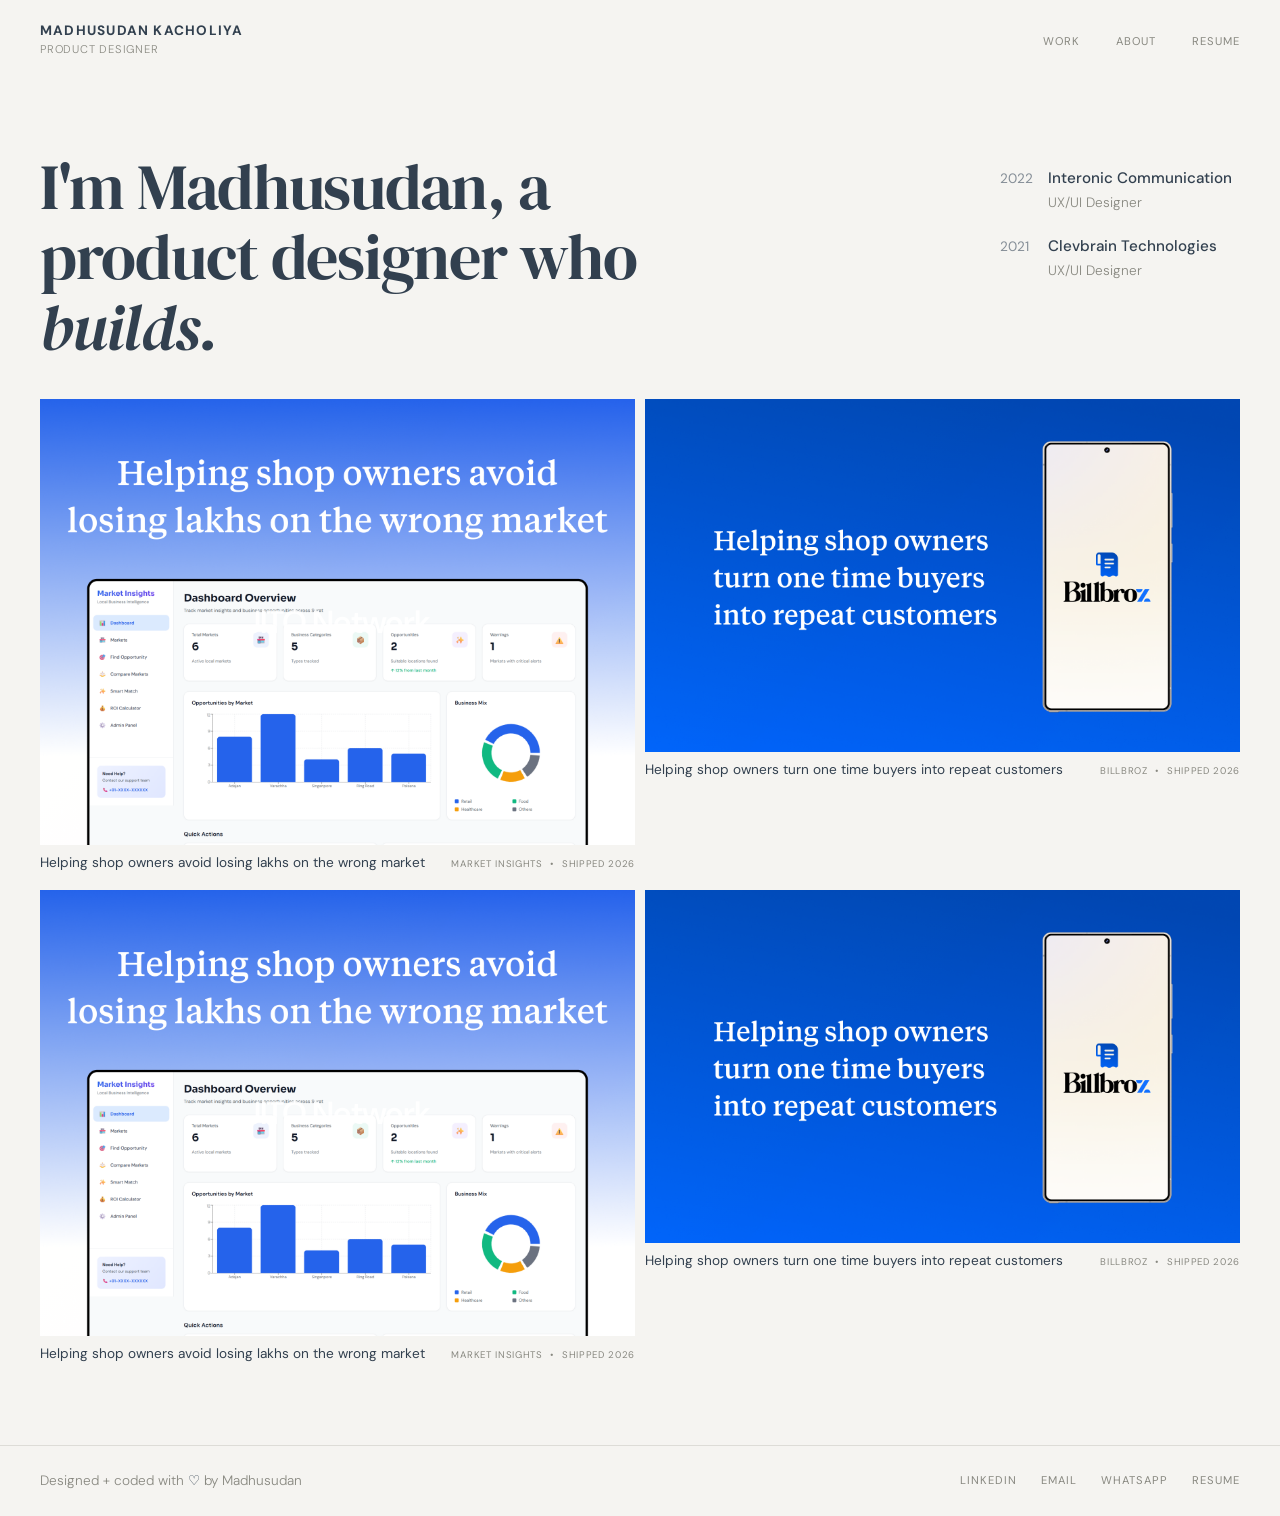
==== index.html @ 19cc02bf "Add files via upload Uploading website" ====
<!DOCTYPE html>
<html lang="en">
    <head>
        <meta charset="UTF-8" />
        <meta name="viewport" content="width=device-width, initial-scale=1.0" />
        <title>Madhusudan Kacholiya | UX/UI Designer</title>
        <meta name="description" content="Madhusudan Kacholiya — UX/UI Designer with 4+ years building structured, scalable web and mobile platforms." />
        <link rel="stylesheet" href="styles.css" />
        <link rel="preconnect" href="https://fonts.googleapis.com" />
        <link rel="preconnect" href="https://fonts.gstatic.com" crossorigin />
        <link rel="icon" type="image/png" sizes="32x32" href="images/Madhusudan Kacholiya Favicon 32.png">
        <link rel="icon" type="image/png" sizes="16x16" href="images/Madhusudan Kacholiya Favicon 16.png">
    </head>
    <body>
        <!-- NAV -->
        <nav class="nav" id="navbar">
            
        </nav>
        <main>
            <!-- HERO -->
            <section class="hero">
                <div class="container">
                    <div class="hero__inner">
                        <div>
                            <h1 class="hero__heading fade-in" data-delay="1">
                                I'm Madhusudan, a product designer who <em>builds.</em>
                            </h1>
                        </div>
                        <aside class="hero__timeline fade-in" data-delay="3">
                            <ul>
                                <li class="timeline__item">
                                    <span class="timeline__year">2022</span>
                                    <div class="timeline__info">
                                        <span class="timeline__company">Interonic Communication</span>
                                        <span class="timeline__role">UX/UI Designer</span>
                                    </div>
                                </li>
                                <li class="timeline__item">
                                    <span class="timeline__year">2021</span>
                                    <div class="timeline__info">
                                        <span class="timeline__company">Clevbrain Technologies</span>
                                        <span class="timeline__role">UX/UI Designer</span>
                                    </div>
                                </li>
                            </ul>
                        </aside>
                    </div>
                </div>
            </section>
            <!-- PROJECT GRID -->
            <section class="projects">
                <div class="container">
                    <div class="projects__grid">
                        <!-- Card 1 -->
                        <a href="https://www.figma.com/proto/HyRXTLLfkk4jVCdhd57jY7/Case-Studies?node-id=148-1085&viewport=3820%2C238%2C0.16&t=1Q6EbGoOE7fwmRqT-1&scaling=scale-down-width&content-scaling=fixed&page-id=0%3A1" class="project-card project-card--openai fade-in" data-delay="1">
                            <div class="project-card__thumb">
                                <div class="project-card__bg"> <img src="images/Market Insights Madhusudan Kacholiya Product Designer.png"> </div>
                                <div class="card__deco">JITO Network</div>
                            </div>
                            <div class="project-card__info">
                                <h2 class="project-card__title">Helping shop owners avoid losing lakhs on the wrong market</h2>
                                <p  class="project-card__meta">Market Insights &nbsp;•&nbsp; Shipped 2026</p>
                            </div>
                        </a>
                        <!-- Card 2 -->
                        <a href="https://www.figma.com/proto/HyRXTLLfkk4jVCdhd57jY7/Case-Studies?node-id=155-4120&viewport=-1405%2C232%2C0.13&t=3sMfR7E4EBMUiGw5-1&scaling=scale-down-width&content-scaling=fixed&page-id=61%3A1242" class="project-card project-card--openai fade-in" data-delay="1">
                            <div class="project-card__thumb">
                                <div class="project-card__bg"> <img src="images/Billbroz Madhusudan Kacholiya Product Designer.png"> </div>
                            </div>
                            <div class="project-card__info">
                                <h2 class="project-card__title">Helping shop owners turn one time buyers into repeat customers</h2>
                                <p  class="project-card__meta">Billbroz &nbsp;•&nbsp; Shipped 2026</p>
                            </div>
                        </a>
                        <!-- Card 3 -->
                        <a href="https://www.figma.com/proto/HyRXTLLfkk4jVCdhd57jY7/Case-Studies?node-id=148-1085&viewport=1902%2C166%2C0.08&t=lSTqqMowVCSOIjyQ-1&scaling=scale-down-width&content-scaling=fixed&page-id=0%3A1" class="project-card project-card--openai fade-in" data-delay="1">
                            <div class="project-card__thumb">
                                <div class="project-card__bg"> <img src="images/Market Insights Madhusudan Kacholiya Product Designer.png"> </div>
                                <div class="card__deco">JITO Network</div>
                            </div>
                            <div class="project-card__info">
                                <h2 class="project-card__title">Helping shop owners avoid losing lakhs on the wrong market</h2>
                                <p  class="project-card__meta">Market Insights &nbsp;•&nbsp; Shipped 2026</p>
                            </div>
                        </a>
                        <!-- Card 4 -->
                        <a href="https://www.figma.com/proto/HyRXTLLfkk4jVCdhd57jY7/Case-Studies?node-id=148-1085&viewport=1902%2C166%2C0.08&t=lSTqqMowVCSOIjyQ-1&scaling=scale-down-width&content-scaling=fixed&page-id=0%3A1" class="project-card project-card--openai fade-in" data-delay="1">
                            <div class="project-card__thumb">
                                <div class="project-card__bg"> <img src="images/Billbroz Madhusudan Kacholiya Product Designer.png"> </div>
                            </div>
                            <div class="project-card__info">
                                <h2 class="project-card__title">Helping shop owners turn one time buyers into repeat customers</h2>
                                <p  class="project-card__meta">Billbroz &nbsp;•&nbsp; Shipped 2026</p>
                            </div>
                        </a>
                    </div>
                </div>
            </section>
        </main>
        <!-- FOOTER -->
        <footer class="footer" id="footer">
            
        </footer>
        <script src="script.js"></script>
    </body>
</html>
---- styles.css ----
@import url('https://fonts.googleapis.com/css2?family=DM+Serif+Display:ital@0;1&family=DM+Sans:ital,opsz,wght@0,9..40,300;0,9..40,400;0,9..40,500;1,9..40,300&display=swap');

:root {
	--bg: #f5f4f1;
	--bg-card: #eceae5;
	--text-primary: #32404F;
	--text-muted: #888880;
	--text-light: #858E97;
	--border: #dddcd7;
	--font-serif: 'DM Serif Display', Georgia, serif;
	--font-sans: 'DM Sans', system-ui, sans-serif;
	--nav-h: 80px;
	--max-w: 1440px;
	--gutter: 40px;
	--ease: cubic-bezier(0.25, 0.1, 0.25, 1);
	--ease-out: cubic-bezier(0.0, 0.0, 0.2, 1);
}

*,
*::before,
*::after {
	box-sizing: border-box;
	margin: 0;
	padding: 0;
}

html {
	scroll-behavior: smooth;
	-webkit-font-smoothing: antialiased;
	-moz-osx-font-smoothing: grayscale;
}

body {
	background: var(--bg);
	color: var(--text-primary);
	font-family: var(--font-sans);
	font-weight: 300;
	line-height: 1.6;
	overflow-x: hidden;
}

a {
	color: inherit;
	text-decoration: none;
}

ul {
	list-style: none;
}

img {
	display: block;
	max-width: 100%;
}

.container {
	width: 100%;
	max-width: var(--max-w);
	margin: 0 auto;
	padding: 0 var(--gutter);
}

/* NAV */
.nav {
	position: fixed;
	top: 0;
	left: 0;
	right: 0;
	z-index: 100;
	height: var(--nav-h);
	background: var(--bg);
	border-bottom: 1px solid transparent;
	transition: border-color 0.3s var(--ease);
}

.nav.scrolled {
	border-bottom-color: var(--border);
}

.nav__inner {
	display: flex;
	align-items: center;
	justify-content: space-between;
	height: 100%;
}

.nav__brand {
	display: flex;
	flex-direction: column;
	gap: 4px;
	line-height: 1.2;
}

.nav__name {
	font-size: 0.85rem;
	font-weight: 700;
	letter-spacing: 0.09em;
	text-transform: uppercase;
}

.nav__title {
	font-size: 0.70rem;
	font-weight: 300;
	letter-spacing: 0.07em;
	text-transform: uppercase;
	color: var(--text-muted);
}

.nav__links {
	display: flex;
	align-items: center;
	gap: 36px;
}

.nav__link {
	font-size: 0.7rem;
	font-weight: 400;
	letter-spacing: 0.09em;
	text-transform: uppercase;
	color: var(--text-muted);
	position: relative;
	transition: color 0.2s;
}

.nav__link::after {
	content: '';
	position: absolute;
	bottom: -2px;
	left: 0;
	right: 0;
	height: 0px;
	background: var(--text-primary);
	transform: scaleX(0);
	transform-origin: left;
	transition: transform 0.22s var(--ease);
}

.nav__link:hover,
.nav__link.active {
	color: var(--text-primary);
}

.nav__link:hover::after,
.nav__link.active::after {
	transform: scaleX(1);
}

.nav__label {
	font-size: 0.62rem;
	font-weight: 300;
	letter-spacing: 0.12em;
	text-transform: uppercase;
	color: var(--text-light);
	user-select: none;
}

.nav__hamburger {
	display: none;
	flex-direction: column;
	gap: 5px;
	cursor: pointer;
	padding: 8px;
	background: none;
	border: none;
}

.nav__hamburger span {
	display: block;
	width: 22px;
	height: 1px;
	background: var(--text-primary);
	transition: transform 0.25s var(--ease), opacity 0.2s;
}

.nav__mobile {
	display: none;
	position: fixed;
	top: var(--nav-h);
	left: 0;
	right: 0;
	background: var(--bg);
	border-bottom: 1px solid var(--border);
	padding: 20px var(--gutter) 24px;
	flex-direction: column;
	gap: 14px;
	z-index: 99;
}

.nav__mobile.open {
	display: flex;
}

.nav__mobile .nav__link {
	font-size: 0.82rem;
}

main {
	padding-top: var(--nav-h);
}

/* HERO */
.hero {
	padding: 72px 0 36px;
}

.hero__inner {
	display: grid;
	grid-template-columns: 1fr 240px;
	gap: 48px;
	align-items: start;
}

.hero__heading {
	font-family: var(--font-serif);
	font-size: clamp(2.6rem, 5vw, 4.2rem);
	font-weight: 400;
	line-height: 1.1;
	letter-spacing: -0.02em;
	max-width: 660px;
}

.hero__heading em {
	font-style: italic;
}

.hero__timeline {
	padding-top: 4px;
}

.timeline__item {
	display: grid;
	grid-template-columns: 38px 1fr;
	gap: 10px;
	padding: 10px 0;
	/*border-top: 1px solid var(--border);*/
}

/*.timeline__item:last-child {
	border-bottom: 1px solid var(--border);
}*/

.timeline__year {
	font-size: 0.85rem;
	font-weight: 400;
	color: var(--text-light);
	padding-top: 2px;
}

.timeline__info {
	display: flex;
	flex-direction: column;
	gap: 2px;
}

.timeline__company {
	font-size: 0.95rem;
	font-weight: 500;
}

.timeline__role {
	font-size: 0.85rem;
	font-weight: 300;
	color: var(--text-muted);
}

/* PROJECT GRID
   Structure: <a class="project-card">
                <div class="project-card__thumb">  ← coloured bg + deco
                  <div class="project-card__bg"></div>
                  <div class="card__deco">…</div>
                </div>
                <div class="project-card__info">   ← title left, meta right
                  <h2 class="project-card__title">…</h2>
                  <p  class="project-card__meta">…</p>
                </div>
              </a>
*/
.projects {
	padding: 0 0 64px;
}

.projects__grid {
	display: grid;
	grid-template-columns: repeat(2, 1fr);
	column-gap: 10px;
	row-gap: 0;
}

.project-card {
	display: block;
	cursor: pointer;
}

/* thumbnail wrapper — overflow clipped here */
.project-card__thumb {
	position: relative;
	overflow: hidden;
	width: 100%;
}

/* Uneven: odd cards (col 1) slightly taller */
.project-card:nth-child(odd) .project-card__thumb {
	aspect-ratio: 16 / 12;
}

.project-card:nth-child(even) .project-card__thumb {
	aspect-ratio: 16 / 9.5;
}

/* coloured bg layer */
.project-card__bg {
	position: absolute;
	inset: 0;
	transition: transform 0.55s var(--ease-out);
}

.project-card:hover .project-card__bg {
	transform: scale(1.04);
}

/* deco */
.card__deco {
	position: absolute;
	inset: 0;
	display: flex;
	align-items: center;
	justify-content: center;
	pointer-events: none;
	user-select: none;
}

/* card themes */
.project-card--openai .project-card__bg {
	background: linear-gradient(130deg, #f5a96e 0%, #e8806a 35%, #c07bb8 70%, #9b8fdc 100%);
}

.project-card--alexa .project-card__bg {
	background: linear-gradient(150deg, #06060e 0%, #0d0d22 55%, #10103a 100%);
}

.project-card--figma .project-card__bg {
	background: linear-gradient(135deg, #e4ecf8 0%, #cdddf4 60%, #bdd0ef 100%);
}

.project-card--rbc .project-card__bg {
	background: linear-gradient(145deg, #002a5c 0%, #00529b 100%);
}

.project-card--poker .project-card__bg {
	background: linear-gradient(135deg, #eeedf2 0%, #e0dff0 50%, #d8d7ec 100%);
}

.project-card--pw .project-card__bg {
	background: linear-gradient(135deg, #eee9e2 0%, #e3dcd3 100%);
}

.project-card--hack .project-card__bg {
	background: linear-gradient(150deg, #080812 0%, #10102a 60%, #080812 100%);
}

.project-card--earth .project-card__bg {
	background: linear-gradient(135deg, #e2f0e7 0%, #b8d9c0 60%, #9ecaaa 100%);
}

/* deco styles per card */
.project-card--openai .card__deco {
	font-family: var(--font-sans);
	font-size: clamp(1.2rem, 2.5vw, 2rem);
	font-weight: 600;
	color: rgba(255, 255, 255, 0.88);
	letter-spacing: -0.03em;
}

.project-card--alexa .card__deco {
	font-family: var(--font-serif);
	font-size: clamp(2rem, 4vw, 3.5rem);
	font-style: italic;
	color: rgba(255, 255, 255, 0.1);
}

.project-card--figma .card__deco {
	font-family: var(--font-serif);
	font-size: clamp(2rem, 4vw, 3.5rem);
	font-style: italic;
	color: rgba(0, 0, 0, 0.07);
}

.project-card--rbc .card__deco {
	font-family: var(--font-sans);
	font-size: clamp(1rem, 2vw, 1.6rem);
	font-weight: 500;
	letter-spacing: 0.04em;
	color: rgba(255, 255, 255, 0.15);
}

.project-card--pw .card__deco {
	font-family: var(--font-serif);
	font-size: clamp(2rem, 4vw, 3.5rem);
	font-style: italic;
	color: rgba(0, 0, 0, 0.06);
}

.project-card--hack .card__deco {
	font-family: var(--font-serif);
	font-size: clamp(2rem, 4vw, 3.5rem);
	font-style: italic;
	color: rgba(255, 255, 255, 0.07);
}

.project-card--earth .card__deco {
	font-family: var(--font-serif);
	font-size: clamp(2rem, 4vw, 3.5rem);
	font-style: italic;
	color: rgba(0, 0, 0, 0.07);
}

/* poker special deco */
.project-card--poker .card__deco {
	flex-direction: row;
	gap: 14px;
	align-items: center;
}

.deco-icon {
	width: 52px;
	height: 52px;
	background: rgba(100, 95, 200, 0.18);
	border-radius: 13px;
	display: flex;
	align-items: center;
	justify-content: center;
	font-size: 1.5rem;
	color: #6b63c8;
}

.deco-text {
	font-family: var(--font-serif);
	font-size: clamp(1.1rem, 2.2vw, 1.8rem);
	color: var(--text-light);
	font-style: italic;
	letter-spacing: -0.02em;
}

/* INFO ROW — always visible below thumb */
.project-card__info {
	display: flex;
	align-items: baseline;
	justify-content: space-between;
	gap: 12px;
	padding: 9px 0 18px;
	/*border-bottom: 1px solid var(--border); */
}

.project-card__title {
	font-family: var(--font-sans);
	font-size: 0.85rem;
	font-weight: 400;
	color: var(--text-primary);
	line-height: 1.3;
	flex: 1;
}

.project-card__meta {
	font-size: 0.6rem;
	font-weight: 400;
	color: var(--text-muted);
	letter-spacing: 0.07em;
	text-transform: uppercase;
	white-space: nowrap;
	flex-shrink: 0;
}

/* RESUME PAGE 
.resume-page {
	padding: 40px 0 64px;
}

.resume-page__heading {
	font-family: var(--font-serif);
	font-size: clamp(1.8rem, 3.5vw, 2.8rem);
	font-weight: 400;
	letter-spacing: -0.02em;
	margin-bottom: 24px;
}

.resume-page__embed {
	width: 100%;
	height: calc(100vh - 180px);
	min-height: 600px;
	border: 1px solid var(--border);
} */

/* ABOUT PAGE */
.about-hero {
	padding: 72px 0 32px;
}

.about-hero__heading {
	font-family: var(--font-serif);
	font-size: clamp(2.2rem, 4.5vw, 3.8rem);
	font-weight: 400;
	line-height: 1.13;
	letter-spacing: -0.02em;
	max-width: 780px;
}

.about-hero__body {
	margin-top: 40px;
	display: grid;
	grid-template-columns: 1fr;
	gap: 48px;
	max-width: 780px;
}

.about-hero__text {
	font-size: 0.95rem;
	font-weight: 300;
	color: var(--text-muted);
	line-height: 1.75;
}

.about-hero__text p+p {
	margin-top: 16px;
}

.about-hero__text a {
	color: var(--text-primary);
	border-bottom: 1px solid var(--border);
	transition: border-color 0.2s;
}

.about-hero__text a:hover {
	border-color: var(--text-primary);
}

.about-list {
	margin-top: 40px;
	max-width: 500px;
}

.about-list__label {
	font-size: 0.95rem;
	font-weight: 300;
	letter-spacing: 0.1em;
	color: var(--text-light);
	margin-bottom: 12px;
}

.about-list ul {
	display: flex;
  padding-left: 16px;
	flex-direction: column;
	gap: 8px;
}

.about-list li {
	font-size: 0.95rem;
	font-weight: 300;
	color: var(--text-muted);
	padding-left: 0px;
	position: relative;
	line-height: 1.5;
}

.about-list li::before {
	position: absolute;
	left: 0;
	color: var(--text-light);
}

.about-photos {
	padding: 48px 0 64px;
	border-top: 1px solid var(--border);
	margin-top: 48px;
}

.about-photos__grid {
	display: grid;
	grid-template-columns: repeat(5, 1fr);
	gap: 16px;
}

.photo-thumb {
	aspect-ratio: 1 / 1;
	overflow: hidden;
	position: relative;
}

.photo-placeholder {
	position: absolute;
	inset: 0;
	display: flex;
	align-items: center;
	justify-content: center;
	font-family: var(--font-serif);
	font-size: 1.1rem;
	color: rgba(0, 0, 0, 0.1);
	font-style: italic;
}

.photo-thumb:nth-child(1) {
	background: #e6ddd4;
}

.photo-thumb:nth-child(2) {
	background: #d4dfe6;
}

.photo-thumb:nth-child(3) {
	background: #e6e3d4;
}

.photo-thumb:nth-child(4) {
	background: #dbd4e6;
}

.photo-thumb:nth-child(5) {
	background: #d4e6da;
}

/*.photo-thumb:nth-child(6) {
	background: #e6d4d4;
}*/

/* FOOTER */
.footer {
	border-top: 1px solid var(--border);
	padding: 24px 0;
}

.footer__inner {
	display: flex;
	align-items: center;
	justify-content: space-between;
	gap: 20px;
}

.footer__copy {
	font-size: 0.85rem;
	font-weight: 300;
	color: var(--text-muted);
}

.footer__copy .heart {
	color: var(--text-primary);
}

.footer__links {
	display: flex;
	align-items: center;
	gap: 24px;
}

.footer__link {
	font-size: 0.7rem;
	font-weight: 400;
	letter-spacing: 0.09em;
	text-transform: uppercase;
	color: var(--text-muted);
	transition: color 0.2s;
}

.footer__link:hover {
	color: var(--text-primary);
}

/* FADE-IN */
.fade-in {
	opacity: 0;
	transform: translateY(16px);
	transition: opacity 0.6s var(--ease-out), transform 0.6s var(--ease-out);
}

.fade-in.visible {
	opacity: 1;
	transform: translateY(0);
}

.fade-in[data-delay="1"] {
	transition-delay: 0.08s;
}

.fade-in[data-delay="2"] {
	transition-delay: 0.16s;
}

.fade-in[data-delay="3"] {
	transition-delay: 0.24s;
}

.fade-in[data-delay="4"] {
	transition-delay: 0.32s;
}

/* TABLET */
@media (max-width: 900px) {
	:root {
		--gutter: 28px;
	}

	.hero__inner {
		grid-template-columns: 1fr;
		gap: 36px;
	}

	.hero__timeline {
		max-width: 400px;
	}

	.about-hero__body {
		grid-template-columns: 1fr;
		gap: 24px;
		max-width: 100%;
	}

	.about-photos__grid {
		grid-template-columns: repeat(3, 1fr);
	}

	.nav__label {
		display: none;
	}
}

/* MOBILE */
@media (max-width: 640px) {
	:root {
		--gutter: 18px;
		--nav-h: 54px;
	}

	.nav__links {
		display: none;
	}

	.nav__hamburger {
		display: flex;
	}

	.hero {
		padding: 40px 0 20px;
	}

	.hero__heading {
		font-size: clamp(1.9rem, 8.5vw, 2.6rem);
	}

	.projects__grid {
		grid-template-columns: 1fr;
		column-gap: 0;
	}

	.project-card:nth-child(odd) .project-card__thumb,
	.project-card:nth-child(even) .project-card__thumb {
		aspect-ratio: 16 / 10;
	}

	.about-hero {
		padding: 40px 0 20px;
	}

	.about-hero__heading {
		font-size: clamp(1.9rem, 7.5vw, 2.6rem);
	}

	.about-photos__grid {
		grid-template-columns: repeat(2, 1fr);
	}

	.footer__inner {
		flex-direction: column;
		align-items: flex-start;
		gap: 14px;
	}

	.footer__links {
		flex-wrap: wrap;
		gap: 16px;
	}
}
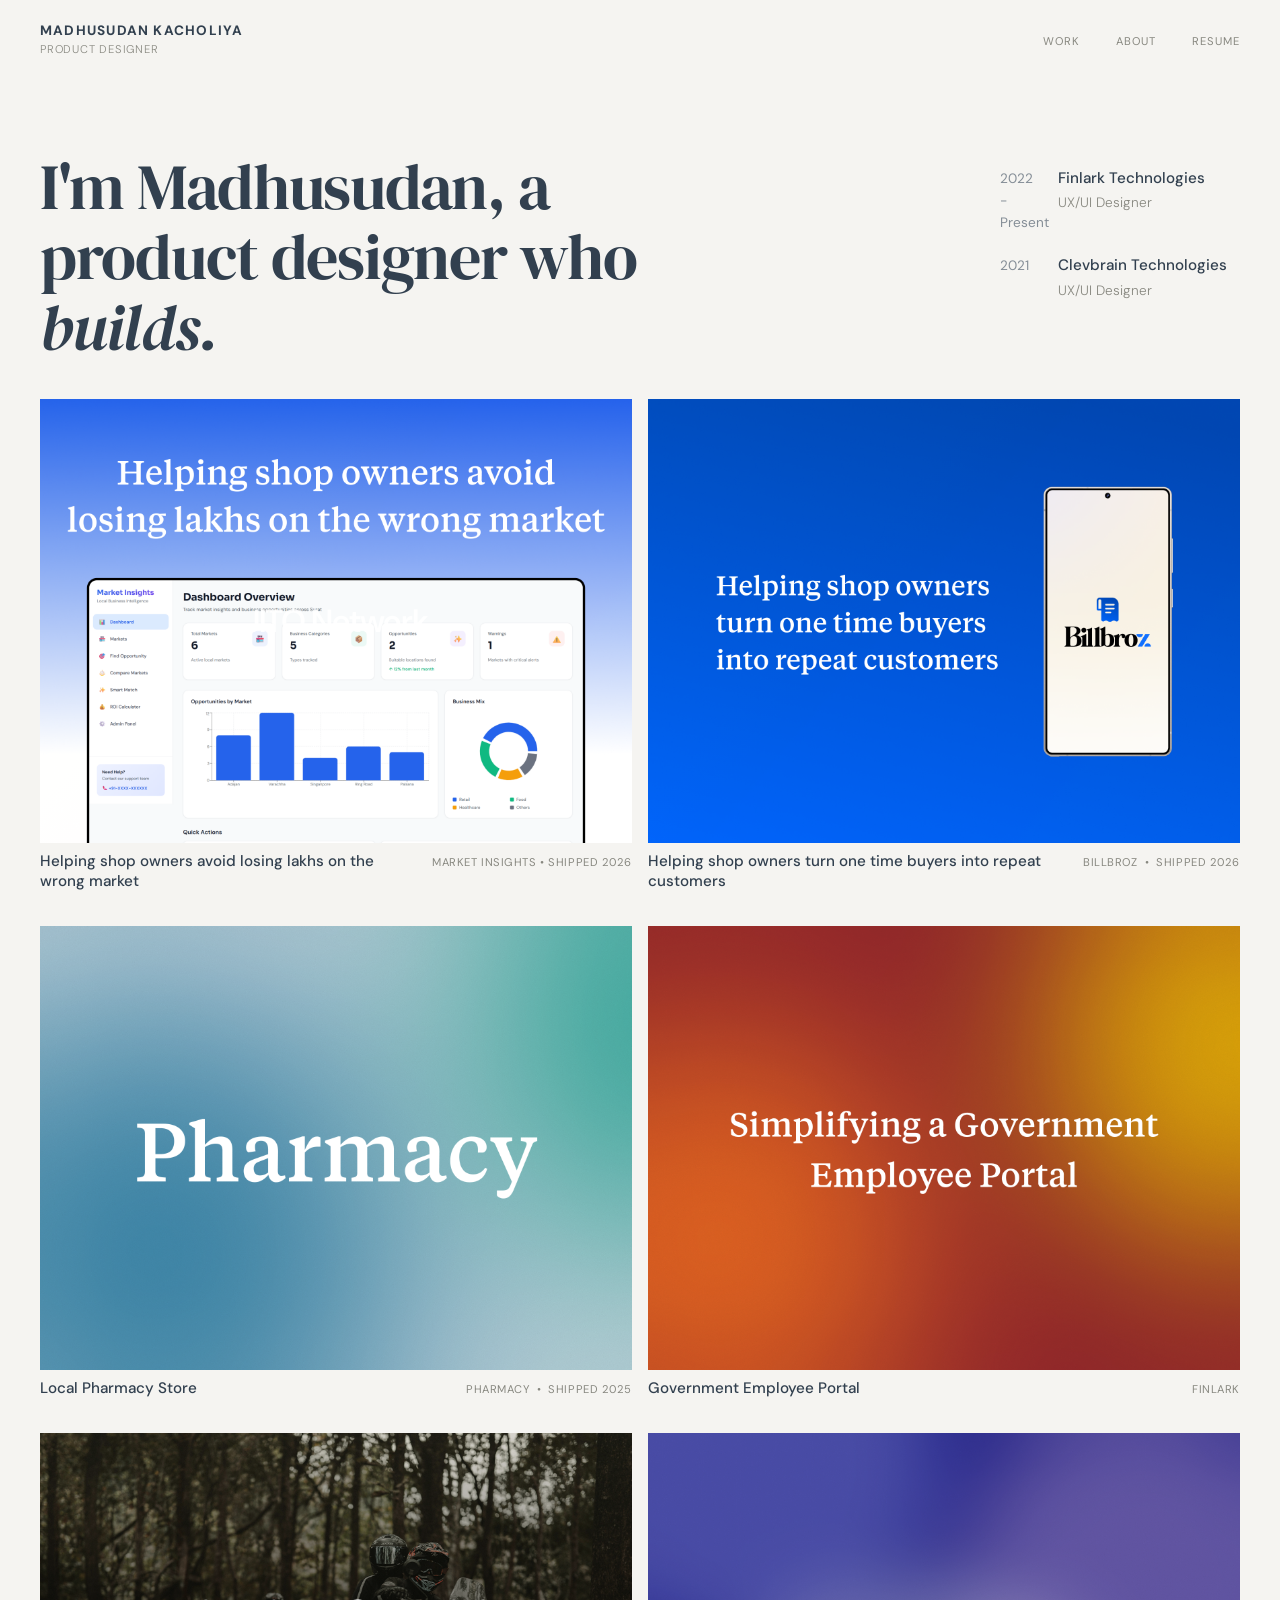
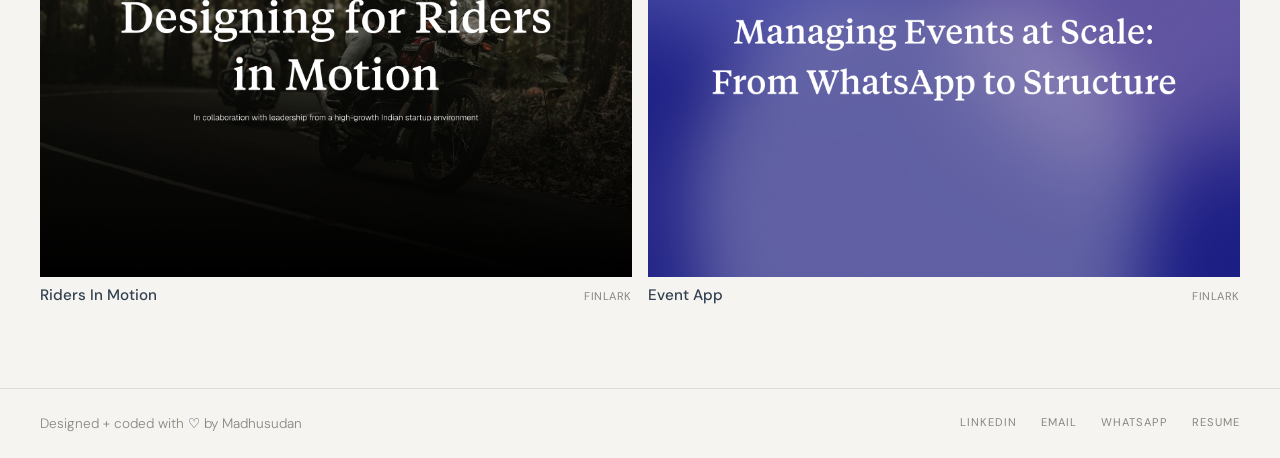
==== commit e4e5fac6: "Add files via upload 17 Apr Upload" ====
--- a/index.html
+++ b/index.html
@@ -26,12 +26,12 @@
                                 I'm Madhusudan, a product designer who <em>builds.</em>
                             </h1>
                         </div>
-                        <aside class="hero__timeline fade-in" data-delay="3">
+                        <aside class="hero__timeline fade-in" data-delay="2">
                             <ul>
                                 <li class="timeline__item">
-                                    <span class="timeline__year">2022</span>
+                                    <span class="timeline__year">2022 - Present</span>
                                     <div class="timeline__info">
-                                        <span class="timeline__company">Interonic Communication</span>
+                                        <span class="timeline__company">Finlark Technologies</span>
                                         <span class="timeline__role">UX/UI Designer</span>
                                     </div>
                                 </li>
@@ -52,18 +52,18 @@
                 <div class="container">
                     <div class="projects__grid">
                         <!-- Card 1 -->
-                        <a href="https://www.figma.com/proto/HyRXTLLfkk4jVCdhd57jY7/Case-Studies?node-id=148-1085&viewport=3820%2C238%2C0.16&t=1Q6EbGoOE7fwmRqT-1&scaling=scale-down-width&content-scaling=fixed&page-id=0%3A1" class="project-card project-card--openai fade-in" data-delay="1">
+                        <a href="https://www.figma.com/proto/HyRXTLLfkk4jVCdhd57jY7/Case-Studies?node-id=148-1085&viewport=3820%2C238%2C0.16&t=1Q6EbGoOE7fwmRqT-1&scaling=scale-down-width&content-scaling=fixed&page-id=0%3A1" target="_blank" class="project-card project-card--openai fade-in" data-delay="1">
                             <div class="project-card__thumb">
                                 <div class="project-card__bg"> <img src="images/Market Insights Madhusudan Kacholiya Product Designer.png"> </div>
                                 <div class="card__deco">JITO Network</div>
                             </div>
                             <div class="project-card__info">
                                 <h2 class="project-card__title">Helping shop owners avoid losing lakhs on the wrong market</h2>
-                                <p  class="project-card__meta">Market Insights &nbsp;•&nbsp; Shipped 2026</p>
+                                <p  class="project-card__meta">Market Insights • Shipped 2026</p>
                             </div>
                         </a>
                         <!-- Card 2 -->
-                        <a href="https://www.figma.com/proto/HyRXTLLfkk4jVCdhd57jY7/Case-Studies?node-id=155-4120&viewport=-1405%2C232%2C0.13&t=3sMfR7E4EBMUiGw5-1&scaling=scale-down-width&content-scaling=fixed&page-id=61%3A1242" class="project-card project-card--openai fade-in" data-delay="1">
+                        <a href="https://www.figma.com/proto/HyRXTLLfkk4jVCdhd57jY7/Case-Studies?node-id=155-4120&viewport=-1405%2C232%2C0.13&t=3sMfR7E4EBMUiGw5-1&scaling=scale-down-width&content-scaling=fixed&page-id=61%3A1242" target="_blank" class="project-card project-card--openai fade-in" data-delay="1">
                             <div class="project-card__thumb">
                                 <div class="project-card__bg"> <img src="images/Billbroz Madhusudan Kacholiya Product Designer.png"> </div>
                             </div>
@@ -73,24 +73,43 @@
                             </div>
                         </a>
                         <!-- Card 3 -->
-                        <a href="https://www.figma.com/proto/HyRXTLLfkk4jVCdhd57jY7/Case-Studies?node-id=148-1085&viewport=1902%2C166%2C0.08&t=lSTqqMowVCSOIjyQ-1&scaling=scale-down-width&content-scaling=fixed&page-id=0%3A1" class="project-card project-card--openai fade-in" data-delay="1">
+                        <a href="https://www.figma.com/proto/HyRXTLLfkk4jVCdhd57jY7/Case-Studies?node-id=214-17958&viewport=134%2C138%2C0.14&t=JIimKDExxGhB5pyI-1&scaling=scale-down-width&content-scaling=fixed&page-id=212%3A17957" target="_blank" class="project-card project-card--openai fade-in" data-delay="1">
                             <div class="project-card__thumb">
-                                <div class="project-card__bg"> <img src="images/Market Insights Madhusudan Kacholiya Product Designer.png"> </div>
-                                <div class="card__deco">JITO Network</div>
+                                <div class="project-card__bg"> <img src="images/Pharmacy Madhusudan Kacholiya Product Designer.png"> </div>
                             </div>
                             <div class="project-card__info">
-                                <h2 class="project-card__title">Helping shop owners avoid losing lakhs on the wrong market</h2>
-                                <p  class="project-card__meta">Market Insights &nbsp;•&nbsp; Shipped 2026</p>
+                                <h2 class="project-card__title">Local Pharmacy Store</h2>
+                                <p  class="project-card__meta">Pharmacy &nbsp;•&nbsp; Shipped 2025</p>
                             </div>
                         </a>
                         <!-- Card 4 -->
-                        <a href="https://www.figma.com/proto/HyRXTLLfkk4jVCdhd57jY7/Case-Studies?node-id=148-1085&viewport=1902%2C166%2C0.08&t=lSTqqMowVCSOIjyQ-1&scaling=scale-down-width&content-scaling=fixed&page-id=0%3A1" class="project-card project-card--openai fade-in" data-delay="1">
+                        <a href="https://www.figma.com/proto/HyRXTLLfkk4jVCdhd57jY7/Case-Studies?node-id=220-21155&viewport=237%2C175%2C0.14&t=Z5ufbuVnzhUImKMF-1&scaling=scale-down-width&content-scaling=fixed&page-id=220%3A21154" target="_blank" class="project-card project-card--openai fade-in" data-delay="1">
                             <div class="project-card__thumb">
-                                <div class="project-card__bg"> <img src="images/Billbroz Madhusudan Kacholiya Product Designer.png"> </div>
+                                <div class="project-card__bg"> <img src="images/Government Dashboard Portal Madhusudan Kacholiya Product Designer.png"> </div>
                             </div>
                             <div class="project-card__info">
-                                <h2 class="project-card__title">Helping shop owners turn one time buyers into repeat customers</h2>
-                                <p  class="project-card__meta">Billbroz &nbsp;•&nbsp; Shipped 2026</p>
+                                <h2 class="project-card__title">Government Employee Portal</h2>
+                                <p  class="project-card__meta">Finlark</p>
+                            </div>
+                        </a>
+                        <!-- Card 5 -->
+                        <a href="https://www.figma.com/proto/HyRXTLLfkk4jVCdhd57jY7/Case-Studies?node-id=228-3&p=f&viewport=161%2C262%2C0.18&t=i0nb3eNJyNJ3xTCu-1&scaling=scale-down-width&content-scaling=fixed&page-id=228%3A2" target="_blank" class="project-card project-card--openai fade-in" data-delay="1">
+                            <div class="project-card__thumb">
+                                <div class="project-card__bg"> <img src="images/Riders Madhusudan Kacholiya Product Designer.png"> </div>
+                            </div>
+                            <div class="project-card__info">
+                                <h2 class="project-card__title">Riders In Motion</h2>
+                                <p  class="project-card__meta">Finlark</p>
+                            </div>
+                        </a>
+                        <!-- Card 6 -->
+                        <a href="https://www.figma.com/proto/HyRXTLLfkk4jVCdhd57jY7/Case-Studies?node-id=233-644&viewport=117%2C296%2C0.15&t=KLH7h9eTfwoAjeaf-1&scaling=scale-down-width&content-scaling=fixed&page-id=232%3A643" target="_blank" class="project-card project-card--openai fade-in" data-delay="1">
+                            <div class="project-card__thumb">
+                                <div class="project-card__bg"> <img src="images/Event management App Madhusudan Kacholiya Product Designer.png"> </div>
+                            </div>
+                            <div class="project-card__info">
+                                <h2 class="project-card__title">Event App</h2>
+                                <p  class="project-card__meta">Finlark</p>
                             </div>
                         </a>
                     </div>
--- a/styles.css
+++ b/styles.css
@@ -10,7 +10,7 @@
 	--font-serif: 'DM Serif Display', Georgia, serif;
 	--font-sans: 'DM Sans', system-ui, sans-serif;
 	--nav-h: 80px;
-	--max-w: 1440px;
+	--max-w: 1512px;
 	--gutter: 40px;
 	--ease: cubic-bezier(0.25, 0.1, 0.25, 1);
 	--ease-out: cubic-bezier(0.0, 0.0, 0.2, 1);
@@ -230,7 +230,7 @@
 .timeline__item {
 	display: grid;
 	grid-template-columns: 38px 1fr;
-	gap: 10px;
+	gap: 20px;
 	padding: 10px 0;
 	/*border-top: 1px solid var(--border);*/
 }
@@ -282,8 +282,8 @@
 .projects__grid {
 	display: grid;
 	grid-template-columns: repeat(2, 1fr);
-	column-gap: 10px;
-	row-gap: 0;
+	column-gap: 16px;
+	row-gap: 16px;
 }
 
 .project-card {
@@ -304,7 +304,7 @@
 }
 
 .project-card:nth-child(even) .project-card__thumb {
-	aspect-ratio: 16 / 9.5;
+	aspect-ratio: 16 / 12;
 }
 
 /* coloured bg layer */
@@ -453,18 +453,18 @@
 
 .project-card__title {
 	font-family: var(--font-sans);
-	font-size: 0.85rem;
-	font-weight: 400;
+	font-size: 0.95rem;
+	font-weight: 500;
 	color: var(--text-primary);
 	line-height: 1.3;
 	flex: 1;
 }
 
 .project-card__meta {
-	font-size: 0.6rem;
+	font-size: 0.7rem;
 	font-weight: 400;
 	color: var(--text-muted);
-	letter-spacing: 0.07em;
+	letter-spacing: 0.05em;
 	text-transform: uppercase;
 	white-space: nowrap;
 	flex-shrink: 0;
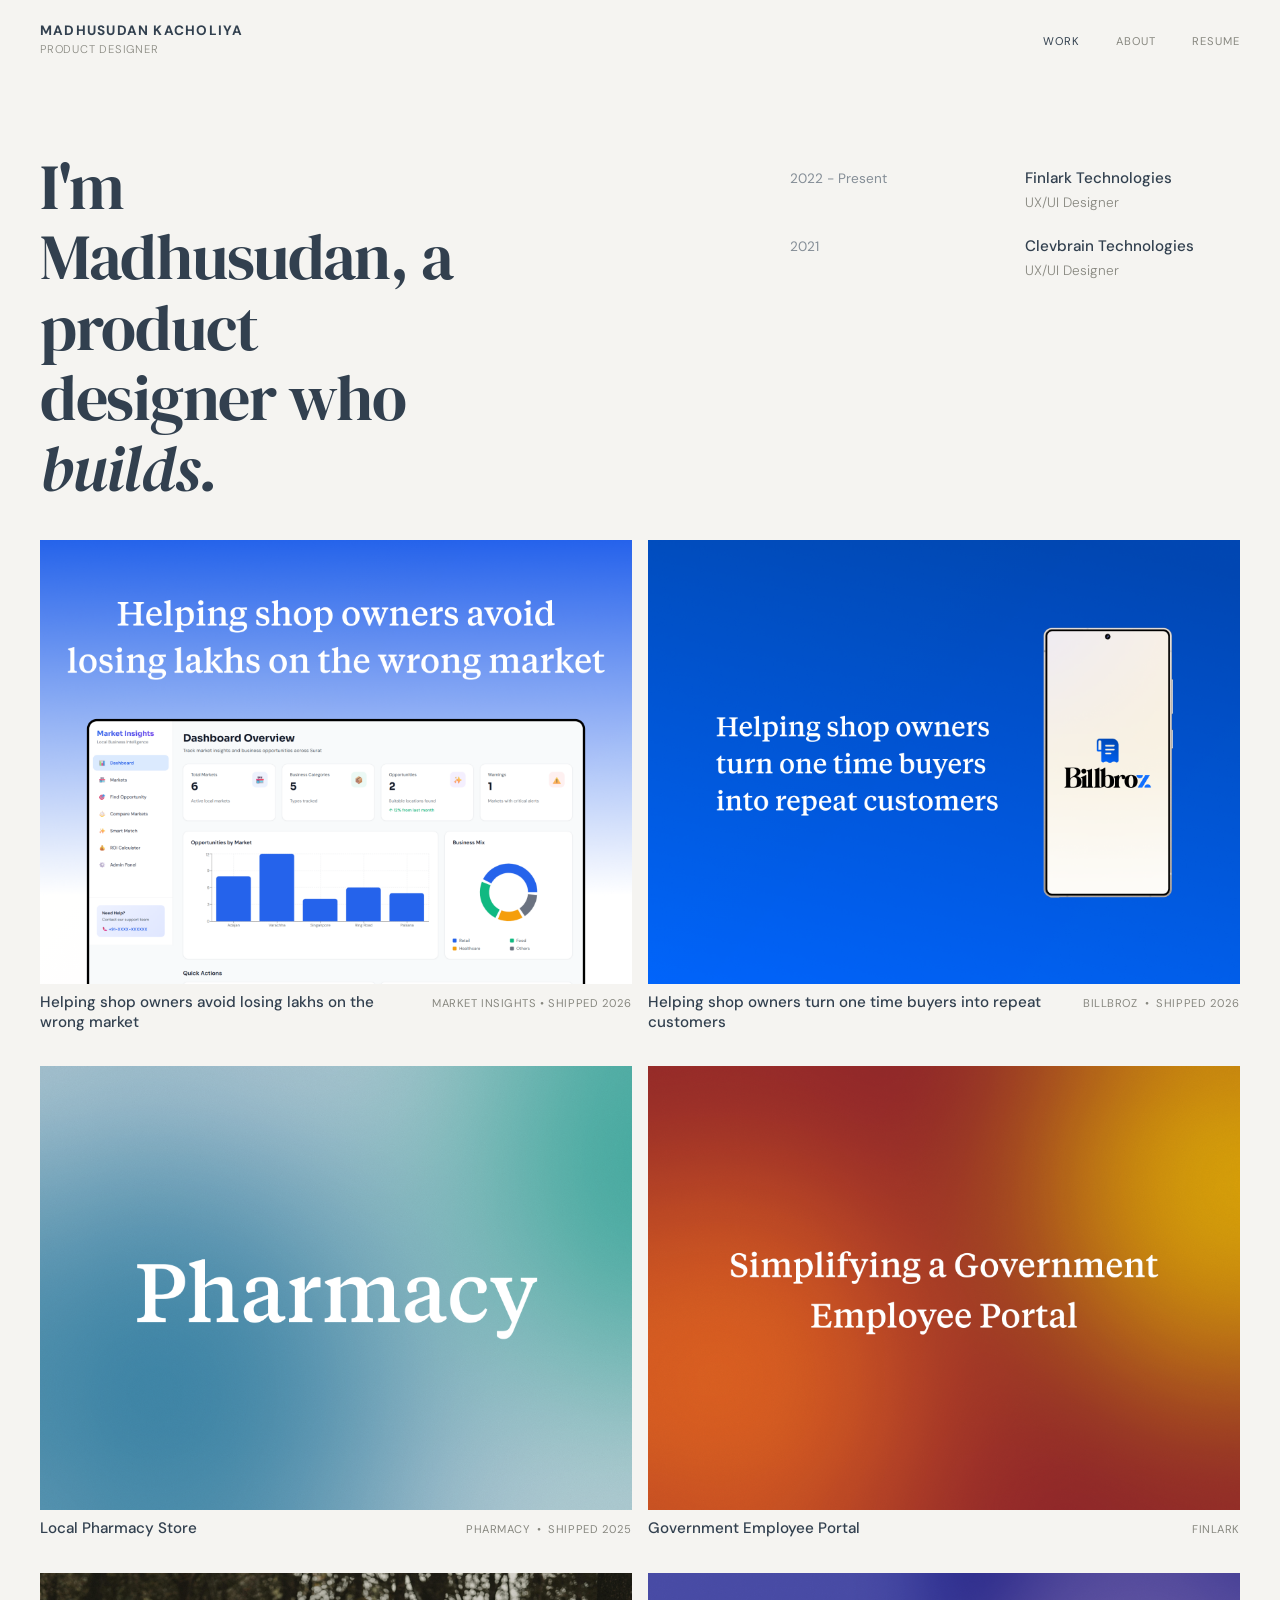
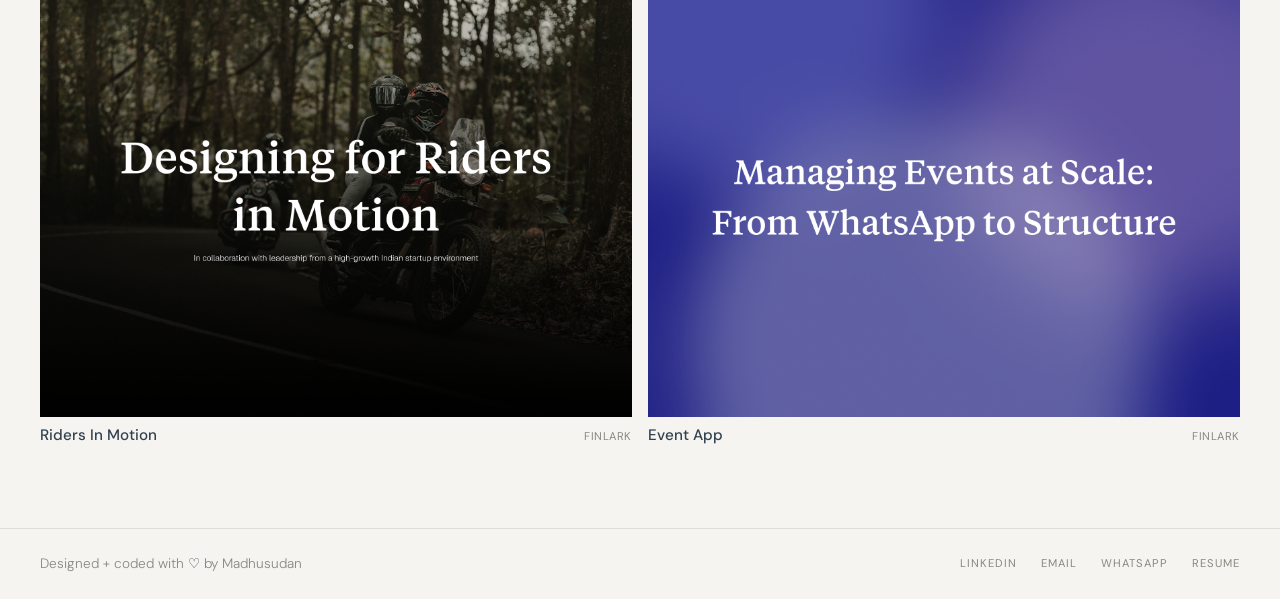
==== commit ec718137: "Add files via upload update" ====
--- a/index.html
+++ b/index.html
@@ -55,7 +55,6 @@
                         <a href="https://www.figma.com/proto/HyRXTLLfkk4jVCdhd57jY7/Case-Studies?node-id=148-1085&viewport=3820%2C238%2C0.16&t=1Q6EbGoOE7fwmRqT-1&scaling=scale-down-width&content-scaling=fixed&page-id=0%3A1" target="_blank" class="project-card project-card--openai fade-in" data-delay="1">
                             <div class="project-card__thumb">
                                 <div class="project-card__bg"> <img src="images/Market Insights Madhusudan Kacholiya Product Designer.png"> </div>
-                                <div class="card__deco">JITO Network</div>
                             </div>
                             <div class="project-card__info">
                                 <h2 class="project-card__title">Helping shop owners avoid losing lakhs on the wrong market</h2>
--- a/styles.css
+++ b/styles.css
@@ -205,8 +205,8 @@
 
 .hero__inner {
 	display: grid;
-	grid-template-columns: 1fr 240px;
-	gap: 48px;
+	grid-template-columns: 1fr 1fr;
+	gap: 300px;
 	align-items: start;
 }
 
@@ -229,7 +229,7 @@
 
 .timeline__item {
 	display: grid;
-	grid-template-columns: 38px 1fr;
+	grid-template-columns: 1fr 1fr;
 	gap: 20px;
 	padding: 10px 0;
 	/*border-top: 1px solid var(--border);*/
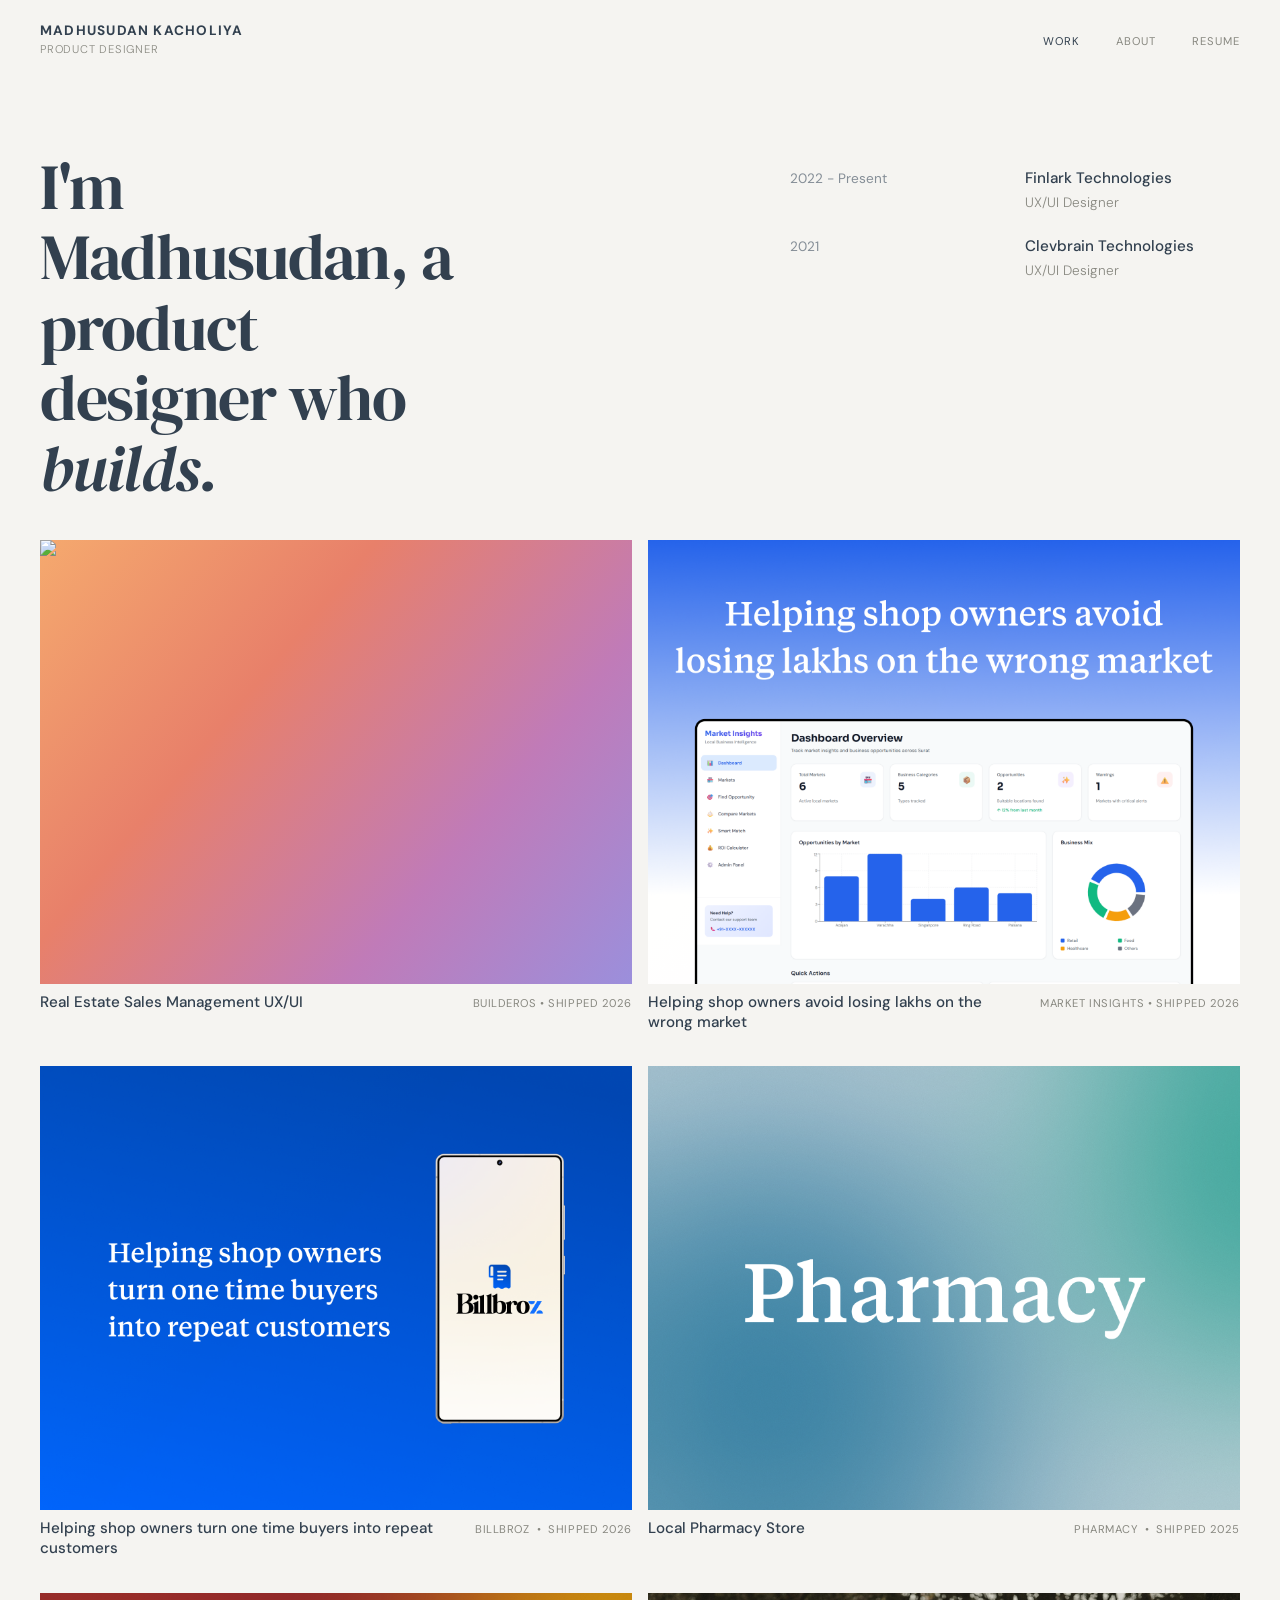
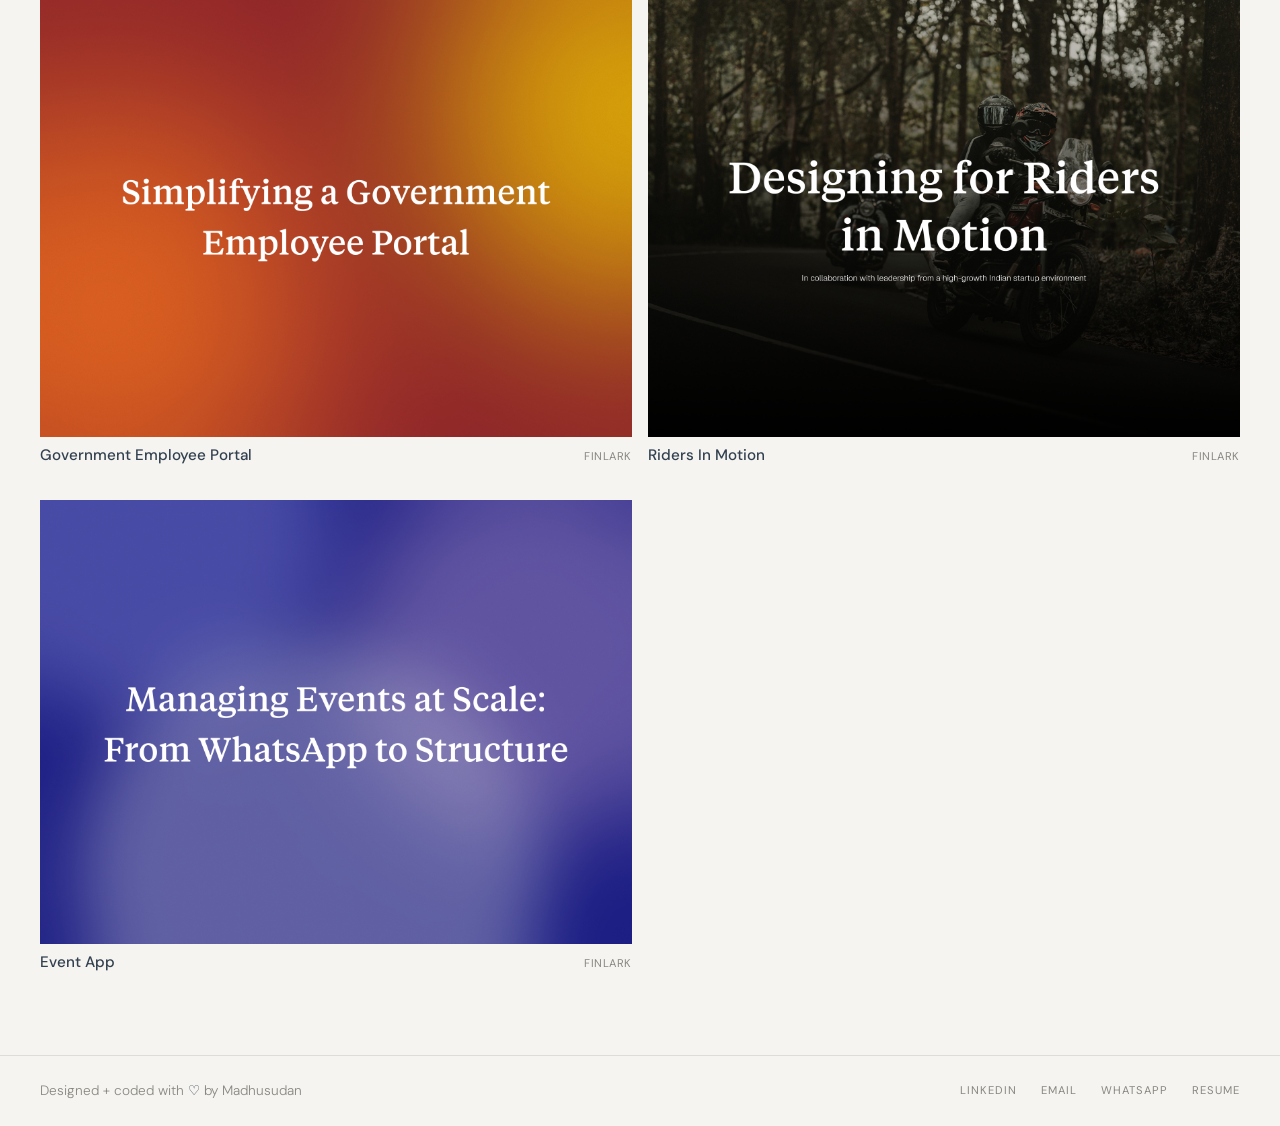
==== commit 2a86443d: "Update index.html Card Links" ====
--- a/index.html
+++ b/index.html
@@ -52,7 +52,17 @@
                 <div class="container">
                     <div class="projects__grid">
                         <!-- Card 1 -->
-                        <a href="https://www.figma.com/proto/HyRXTLLfkk4jVCdhd57jY7/Case-Studies?node-id=148-1085&viewport=3820%2C238%2C0.16&t=1Q6EbGoOE7fwmRqT-1&scaling=scale-down-width&content-scaling=fixed&page-id=0%3A1" target="_blank" class="project-card project-card--openai fade-in" data-delay="1">
+                        <a href="https://www.behance.net/gallery/254550211/BuilderOS-Real-Estate-Sales-Management-UXUI" target="_blank" class="project-card project-card--openai fade-in" data-delay="1">
+                            <div class="project-card__thumb">
+                                <div class="project-card__bg"> <img src="images/builderOS thumbnail.png"> </div>
+                            </div>
+                            <div class="project-card__info">
+                                <h2 class="project-card__title">Real Estate Sales Management UX/UI</h2>
+                                <p  class="project-card__meta">BuilderOS • Shipped 2026</p>
+                            </div>
+                        </a>
+                        <!-- Card 1 -->
+                        <a href="https://www.behance.net/gallery/254544101/Market-Insight" target="_blank" class="project-card project-card--openai fade-in" data-delay="1">
                             <div class="project-card__thumb">
                                 <div class="project-card__bg"> <img src="images/Market Insights Madhusudan Kacholiya Product Designer.png"> </div>
                             </div>
@@ -62,7 +72,7 @@
                             </div>
                         </a>
                         <!-- Card 2 -->
-                        <a href="https://www.figma.com/proto/HyRXTLLfkk4jVCdhd57jY7/Case-Studies?node-id=155-4120&viewport=-1405%2C232%2C0.13&t=3sMfR7E4EBMUiGw5-1&scaling=scale-down-width&content-scaling=fixed&page-id=61%3A1242" target="_blank" class="project-card project-card--openai fade-in" data-delay="1">
+                        <a href="https://www.behance.net/gallery/254546887/BillBroz-Billing-Customer-Retention-UXUI" target="_blank" class="project-card project-card--openai fade-in" data-delay="1">
                             <div class="project-card__thumb">
                                 <div class="project-card__bg"> <img src="images/Billbroz Madhusudan Kacholiya Product Designer.png"> </div>
                             </div>
@@ -72,7 +82,7 @@
                             </div>
                         </a>
                         <!-- Card 3 -->
-                        <a href="https://www.figma.com/proto/HyRXTLLfkk4jVCdhd57jY7/Case-Studies?node-id=214-17958&viewport=134%2C138%2C0.14&t=JIimKDExxGhB5pyI-1&scaling=scale-down-width&content-scaling=fixed&page-id=212%3A17957" target="_blank" class="project-card project-card--openai fade-in" data-delay="1">
+                        <a href="https://www.behance.net/gallery/254265841/Pharmacy-Digital-Experience-UXUI-Web-SEO" target="_blank" class="project-card project-card--openai fade-in" data-delay="1">
                             <div class="project-card__thumb">
                                 <div class="project-card__bg"> <img src="images/Pharmacy Madhusudan Kacholiya Product Designer.png"> </div>
                             </div>
@@ -82,7 +92,7 @@
                             </div>
                         </a>
                         <!-- Card 4 -->
-                        <a href="https://www.figma.com/proto/HyRXTLLfkk4jVCdhd57jY7/Case-Studies?node-id=220-21155&viewport=237%2C175%2C0.14&t=Z5ufbuVnzhUImKMF-1&scaling=scale-down-width&content-scaling=fixed&page-id=220%3A21154" target="_blank" class="project-card project-card--openai fade-in" data-delay="1">
+                        <a href=https://www.behance.net/gallery/254551745/Government-Employee-Portal-UXUI-Redesign" target="_blank" class="project-card project-card--openai fade-in" data-delay="1">
                             <div class="project-card__thumb">
                                 <div class="project-card__bg"> <img src="images/Government Dashboard Portal Madhusudan Kacholiya Product Designer.png"> </div>
                             </div>
@@ -92,7 +102,7 @@
                             </div>
                         </a>
                         <!-- Card 5 -->
-                        <a href="https://www.figma.com/proto/HyRXTLLfkk4jVCdhd57jY7/Case-Studies?node-id=228-3&p=f&viewport=161%2C262%2C0.18&t=i0nb3eNJyNJ3xTCu-1&scaling=scale-down-width&content-scaling=fixed&page-id=228%3A2" target="_blank" class="project-card project-card--openai fade-in" data-delay="1">
+                        <a href="https://www.behance.net/gallery/254556993/Bike-Trip-Planner-Group-Ride-App" target="_blank" class="project-card project-card--openai fade-in" data-delay="1">
                             <div class="project-card__thumb">
                                 <div class="project-card__bg"> <img src="images/Riders Madhusudan Kacholiya Product Designer.png"> </div>
                             </div>
@@ -102,7 +112,7 @@
                             </div>
                         </a>
                         <!-- Card 6 -->
-                        <a href="https://www.figma.com/proto/HyRXTLLfkk4jVCdhd57jY7/Case-Studies?node-id=233-644&viewport=117%2C296%2C0.15&t=KLH7h9eTfwoAjeaf-1&scaling=scale-down-width&content-scaling=fixed&page-id=232%3A643" target="_blank" class="project-card project-card--openai fade-in" data-delay="1">
+                        <a href="https://www.behance.net/gallery/254557825/Community-Event-App-UXUI-Case-Study" target="_blank" class="project-card project-card--openai fade-in" data-delay="1">
                             <div class="project-card__thumb">
                                 <div class="project-card__bg"> <img src="images/Event management App Madhusudan Kacholiya Product Designer.png"> </div>
                             </div>
@@ -121,4 +131,4 @@
         </footer>
         <script src="script.js"></script>
     </body>
-</html>+</html>
